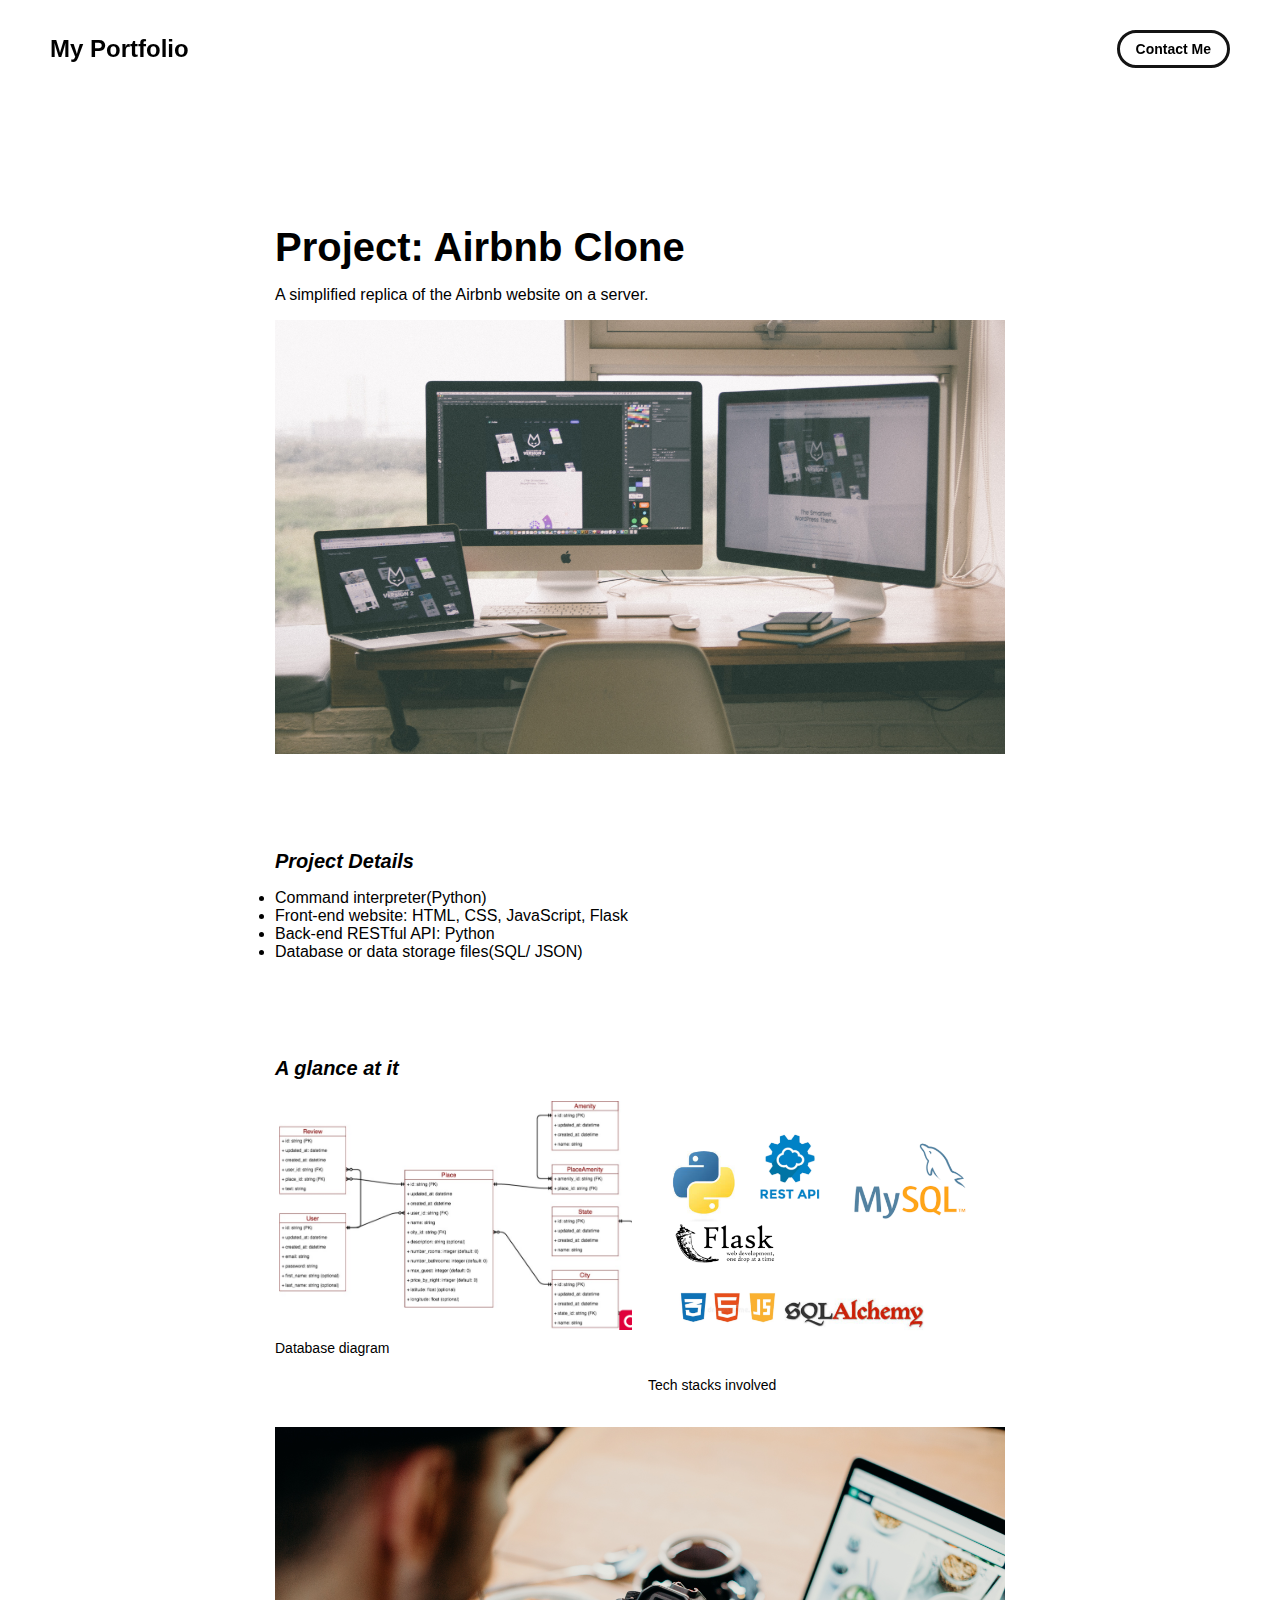
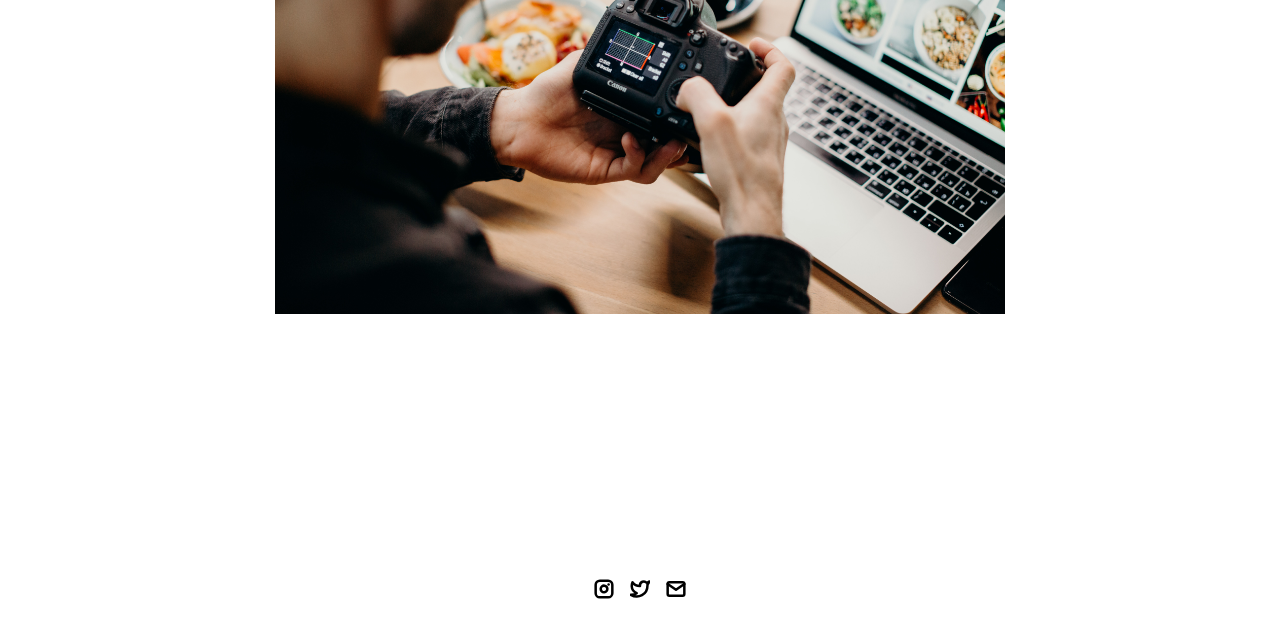
==== project-pages/project-KidsKnow.html @ dd3fca09 "update project-tulip page" ====
<!DOCTYPE html>
<html lang="en">
	<head>
		<meta charset="utf-8">
   
     <link rel="icon" href="../assets/images/favicon.ico" />
     <title>Sophia Yu Ji Portfolio</title>
    <meta name="description" content="A portfolio template for the Unemployables community.">
    <meta name="viewport" content="width=device-width, initial-scale=1" />

		<link rel="stylesheet" href="../css/layout.css">
    <link rel="stylesheet" href="../css/typography.css">
    <link rel="stylesheet" href="../css/utilities.css">

		<script defer src="../js/script.js"></script>
	</head>
	<body>
    <!-- NAVBAR -->
    <div class="navbar">
      <a class="nav-title-link" href="../index.html">
        
        <span class="nav-title">My Portfolio</span>
        
        <a class="button" href="mailto:sophia.jiyu@gmail.com">
          <span class="button-text">Contact Me</span>
        </a>
      </a>
    </div>

    <!-- MAIN PAGE CONTENT -->
    <div id="main-content">

      <!-- PROJECT HEADER -->
      <div id="project-header">
          
        <div class="main-title">Project: Airbnb Clone</div>
        <div class="body-text">A simplified replica of the Airbnb website on a server.</div>
        <image class="project-header-image" src="../assets/images/desktop.jpeg">
      </div>

      
      <div id="project-details">
        <div class="subheader-text">Project Details</div>
        <div class="project-details-content">
          <div class="body-text">
            <li>Command interpreter(Python)</li>
            <li>Front-end website: HTML, CSS, JavaScript, Flask</li>
            <li>Back-end RESTful API: Python</li>
            <li>Database or data storage files(SQL/ JSON)</li>
          </div>
        </div>
      </div>

      <!-- IMAGE GALLERY -->
      <div id="project-gallery">
        <!-- TODO - Change the 'subheader-text' to whatever you want the Gallery section header to say -->
        <div class="subheader-text">A glance at it</div>
        <div class="project-gallery-content">
            <!-- 
              TODO

              This is where the images in the gallery live. Here's a simple gallery image for you to copy:

              Full Width Image:

                <div class="gallery-image-container">
                  <img src="../assets/images/IMAGE_NAME" class="gallery-image">
                  <span class="image-caption">IMAGE_CAPTION</span>
                </div>

              Half Width Image: 

                <div class="gallery-image-container half-width">
                  <img src="../assets/images/IMAGE_NAME" class="gallery-image">
                  <span class="image-caption">IMAGE_CAPTION</span>
                </div>

              - To add an image to the this area, copy one of the above, paste it below this comment, and change the following:
                  - IMAGE_NAME: the name of the image file in assets/images
                  - IMAGE_CAPTION: to the caption of the image
            -->
            <div class="gallery-image-container half-width">
              <img src="../assets/images/data-tables.png" class="gallery-image">
              <span class="image-caption">Database diagram</span>
            </div>
            <div class="gallery-image-container half-width">
              <img src="../assets/images/tech stacks.png" class="gallery-image">
              <span class="image-caption">Tech stacks involved</span>
            </div>
            <div class="gallery-image-container">
              <img src="../assets/images/camera.jpeg" class="gallery-image">
              <span class="image-caption"></span>
            </div>
        </div>
      </div>
    </div>

    <!-- FOOTER -->
    <div id="footer">
      
      <a class="icon-link" target="_blank" href="https://twitter.com/whitevans_eth">
        <image src="../assets/icons/instagram.svg" class="footer-icon"/>
      </a>
      
      <a class="icon-link" target="_blank" href="https://twitter.com/whitevans_eth">
        <image src="../assets/icons/twitter.svg" class="footer-icon"/>
      </a>

      <a class="icon-link" href="mailto:sophia.jiyu@gmail.com">
        <image src="../assets/icons/mail.svg" class="footer-icon"/>
      </a>
    </div>

	</body>
</html>
---- css/layout.css ----
* {
  box-sizing: border-box;
}

html {
  text-size-adjust: none;
  -webkit-text-size-adjust: none;
  -moz-text-size-adjust: none;
  -ms-text-size-adjust: none;
}

body {
  margin: 0;
  -webkit-font-smoothing: antialiased;
  -moz-osx-font-smoothing: grayscale;
}




/* Main Page Layout */

#main-content {
  margin: 225px 425px;
  display: flex;
  flex-direction: column;
  gap: 96px;
}




/* Portfolio Header */

#portfolio-header {
  display: flex;
  gap: 20px;
  align-items: center;
}

#portfolio-header-image-container {
  display: flex;
  flex-direction: column;
  gap: 10px;
  flex-basis: 50%;
}

.portfolio-header-image {
  width: 65%;
  height: auto;
}

#portfolio-header-text-container {
  display: flex;
  flex-direction: column;
  gap: 34px;
  flex-basis: 50%;
}




/* About Section */

#about-section {
  display: flex;
  flex-direction: column;
  gap: 16px;
}

.about-section-content {
  display: flex;
  flex-direction: column;
  gap: 34px;
}




/* Project Section */

#my-work-section {
  display: flex;
  flex-direction: column;
  gap: 16px;
}

.projects-container {
  display: flex;
  gap: 34px 16px;
  flex-wrap: wrap;
}

    /* Project Cards */

    .project-card {
      max-width: calc((100% - 32px) / 3);
      display: flex;
      flex-direction: column;
      gap: 34px;
    }

    .project-card-text-container {
      flex-direction: column;
      display: flex;
      gap: 16px
    }

    .project-image {
      width: 100%;
      height: 200px;
      object-fit: cover;
      object-position: center;
    }




/* Project Pages */

#project-header {
  display: flex;
  flex-direction: column;
  gap: 16px;
}

.project-header-image {
  width: 100%;
  height: auto;
}

#project-details {
  display: flex;
  flex-direction: column;
  gap: 16px;
}

.project-details-content {
  display: flex;
  flex-direction: column;
  gap: 34px;
}

    /* Project Gallery */

    #project-gallery {
      display: flex;
      flex-direction: column;
      gap: 16px;
    }

    .project-gallery-content {
      display: flex;
      flex-wrap: wrap;
      gap: 34px 16px;
    }

    .gallery-image-container {
      width: 100%;
      display: flex;
      flex-direction: column;
      gap: 10px;
    }

    .gallery-image-container.half-width {
      width: calc((100% - 16px) / 2);
    }

    .gallery-image {
      width: 100%;
      height: auto;
    }


/* Extra Extra large devices (large laptops and desktops, 1200px and below) */
@media only screen and (max-width: 1600px) {
  #main-content {
    margin: 225px 275px;
  }
}

/* Extra large devices (large laptops and desktops, 1200px and below) */
@media only screen and (max-width: 1200px) {
  #main-content {
    margin: 225px 175px;
  }
}

/* Large devices (laptops/desktops, 1000px and below) */
@media only screen and (max-width: 1000px) {
  #main-content {
    margin: 225px 75px;
  }
}

/* Small devices (portrait tablets and large phones, 800px and below) */
@media only screen and (max-width: 800px) {
  #main-content {
    margin: 150px 50px;
  }

  #portfolio-header {
    flex-direction: column;
  }

  .project-card {
    max-width: calc((100% - 16px) / 2);
  }
}

/* Small devices (portrait tablets and large phones, 600px and below) */
@media only screen and (max-width: 600px) {
  #main-content {
    margin: 125px 20px;
  }

  .project-card {
    max-width: 100%;
  }
}
---- css/typography.css ----
body {
  font-family: "Helvetica Neue", Helvetica, Arial, sans-serif;
}

.nav-title {
  font-weight: 700;
  font-size: 24px;
}

.button-text {
  font-size: 14px;
  font-weight: 700;
}

.image-caption {
  font-size: 14px;
  font-weight: 500;
}

.main-title {
  font-size: 40px;
  font-weight: 700;
}

.subheader-text {
  font-size: 20px;
  font-weight: 700;
  font-style: italic;
  font-family: Arial, Helvetica, sans-serif;
}

.body-text {
  font-size: 16px;
  font-weight: 500;
}

.project-card-text {
  overflow: hidden;
  text-overflow: ellipsis;
  display: -webkit-box;
  -webkit-line-clamp: 4;
  -webkit-box-orient: vertical;
}

.project-title {
  overflow: hidden;
  text-overflow: ellipsis;
  display: -webkit-box;
  -webkit-line-clamp: 1;
  -webkit-box-orient: vertical;
}
---- css/utilities.css ----
/* Icons */

.right-arrow-icon {
  width: 16px;
  height: 16px;
  margin-top: 1px;
}

.footer-icon {
  width: 20px;
  height: 20px;
}

a.icon-link {
  transition: transform 200ms ease-in-out;
}

a.icon-link:hover {
  cursor: pointer;
  stroke-width: 5;
  margin: 0;
  transform: rotate(15deg);
}


/* Navbar Styling */

.navbar {
  width: 100%;
  padding: 30px 50px;
  display: flex;
  justify-content: space-between;
  align-items: center;
  position: fixed;
  top: 0;
  left: 0;
}

.nav-title-link {
  color: black;
  text-decoration: none;
}

.nav-title-link:hover {
  text-decoration: underline;
}

/* Small devices (portrait tablets and large phones, 800px and below) */
@media only screen and (max-width: 800px) {
  .navbar {
    padding: 20px 20px;
    background-color: white
  }
}


/* Button Styling */

a.button {
  padding: 8px 16px;
  border: 3px solid #141414;
  border-radius: 50px;
  color: black;
  text-decoration: none;
  width: fit-content;
  display: flex;
  gap: 5px;
  align-items: center;
}

a.button:hover {
  text-decoration: underline;
  text-decoration-thickness: 2px;
  cursor: pointer;
}


/* Footer Styling */

#footer {
  width: 100%;
  display: flex;
  padding: 30px 50px;
  justify-content: center;
  align-items: center;
  gap: 16px;
}

/* Link Styling */
a.no-underline {
  text-decoration: none;
  color: black
}

a.no-underline:hover {
  text-decoration: underline;
  cursor: pointer;
}

/* Small devices (portrait tablets and large phones, 800px and below) */
@media only screen and (max-width: 800px) {
  #footer {
    padding: 20px 20px;
  }
}
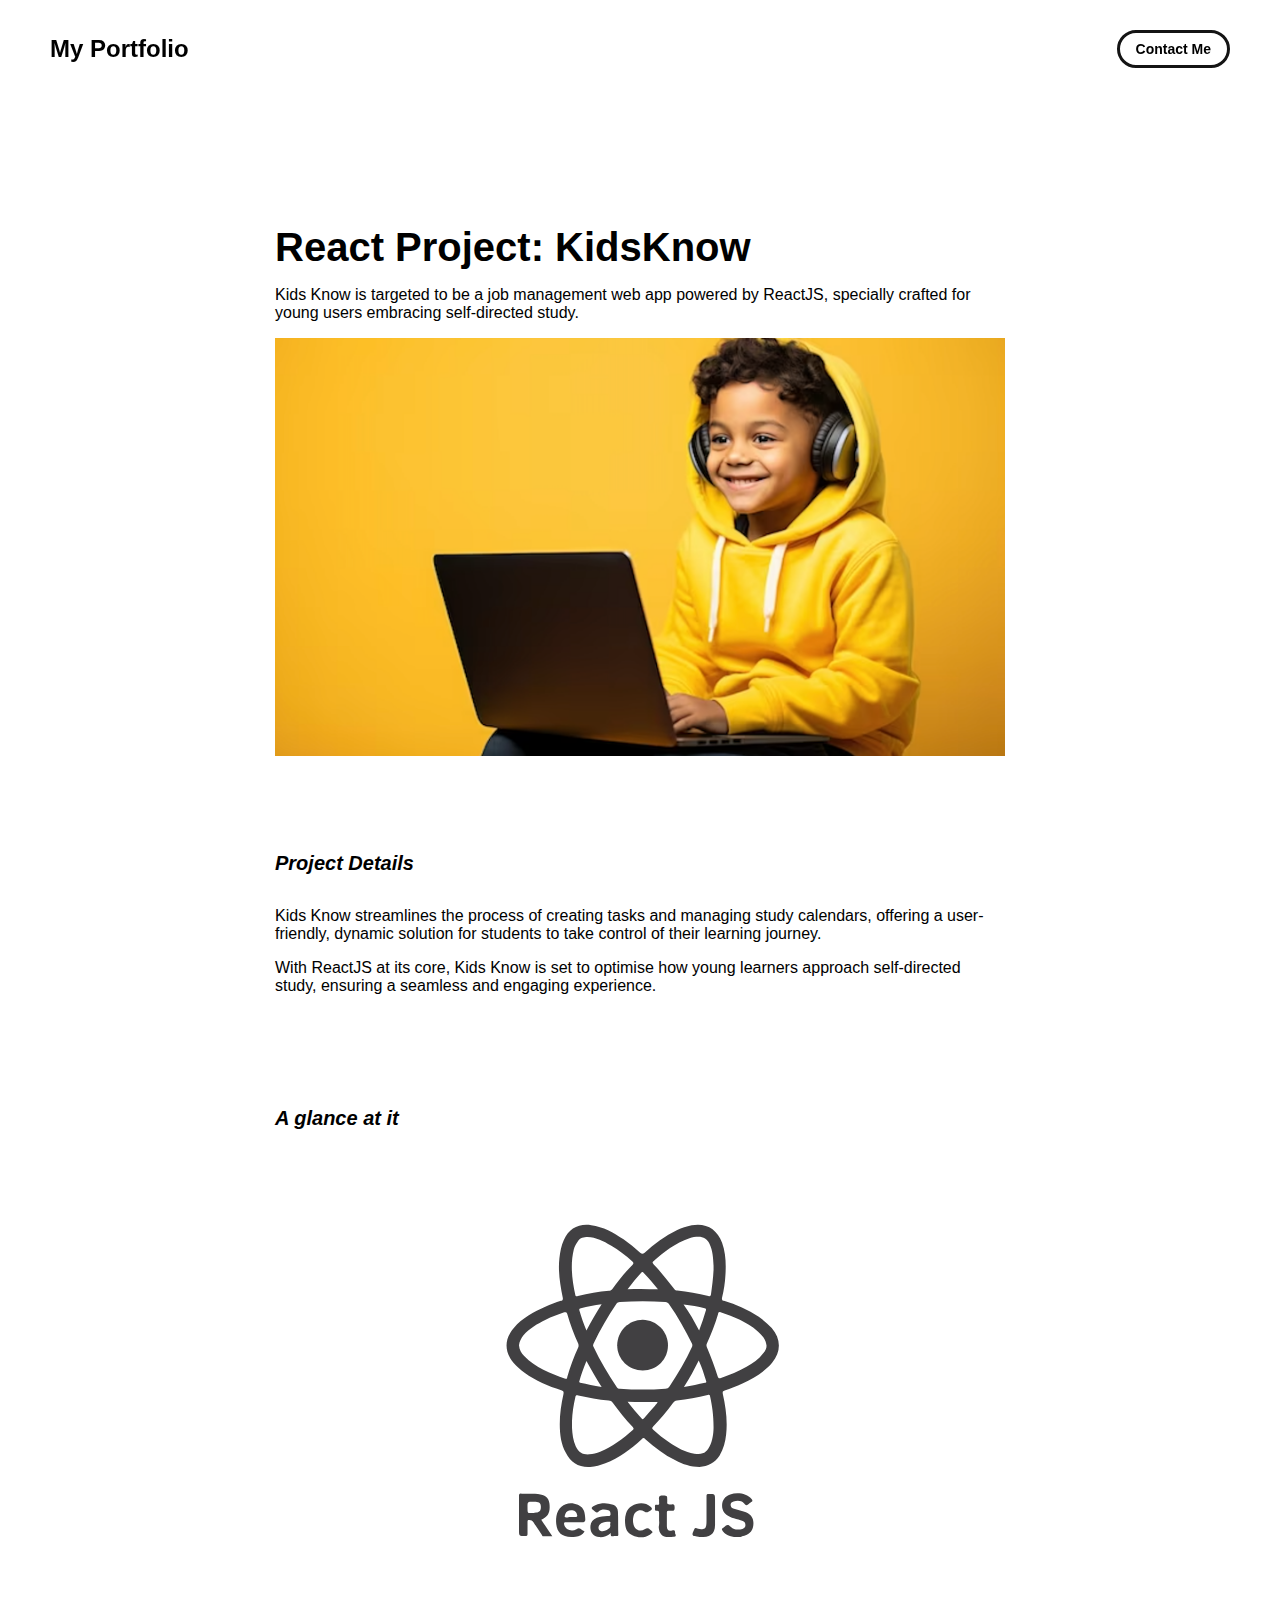
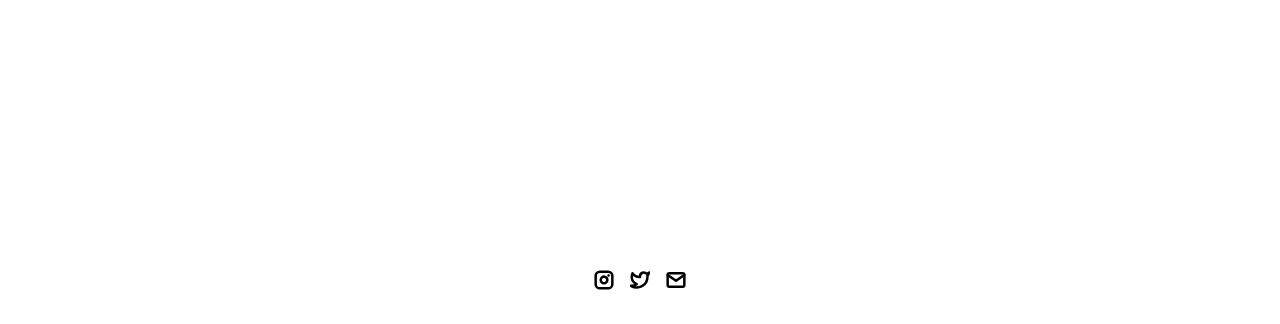
==== commit 9e4d024a: "update kidsknowpage" ====
--- a/project-pages/project-KidsKnow.html
+++ b/project-pages/project-KidsKnow.html
@@ -34,9 +34,9 @@
       <!-- PROJECT HEADER -->
       <div id="project-header">
           
-        <div class="main-title">Project: Airbnb Clone</div>
-        <div class="body-text">A simplified replica of the Airbnb website on a server.</div>
-        <image class="project-header-image" src="../assets/images/desktop.jpeg">
+        <div class="main-title">React Project: KidsKnow</div>
+        <div class="body-text">Kids Know is targeted to be a job management web app powered by ReactJS, specially crafted for young users embracing self-directed study. </div>
+        <image class="project-header-image" src="../assets/images/kidsknowpage.png">
       </div>
 
       
@@ -44,10 +44,8 @@
         <div class="subheader-text">Project Details</div>
         <div class="project-details-content">
           <div class="body-text">
-            <li>Command interpreter(Python)</li>
-            <li>Front-end website: HTML, CSS, JavaScript, Flask</li>
-            <li>Back-end RESTful API: Python</li>
-            <li>Database or data storage files(SQL/ JSON)</li>
+            <p>Kids Know streamlines the process of creating tasks and managing study calendars, offering a user-friendly, dynamic solution for students to take control of their learning journey. </p>
+            <p>With ReactJS at its core, Kids Know is set to optimise how young learners approach self-directed study, ensuring a seamless and engaging experience.</p>
           </div>
         </div>
       </div>
@@ -80,16 +78,8 @@
                   - IMAGE_NAME: the name of the image file in assets/images
                   - IMAGE_CAPTION: to the caption of the image
             -->
-            <div class="gallery-image-container half-width">
-              <img src="../assets/images/data-tables.png" class="gallery-image">
-              <span class="image-caption">Database diagram</span>
-            </div>
-            <div class="gallery-image-container half-width">
-              <img src="../assets/images/tech stacks.png" class="gallery-image">
-              <span class="image-caption">Tech stacks involved</span>
-            </div>
             <div class="gallery-image-container">
-              <img src="../assets/images/camera.jpeg" class="gallery-image">
+              <img src="../assets/images/react.svg" class="gallery-image">
               <span class="image-caption"></span>
             </div>
         </div>
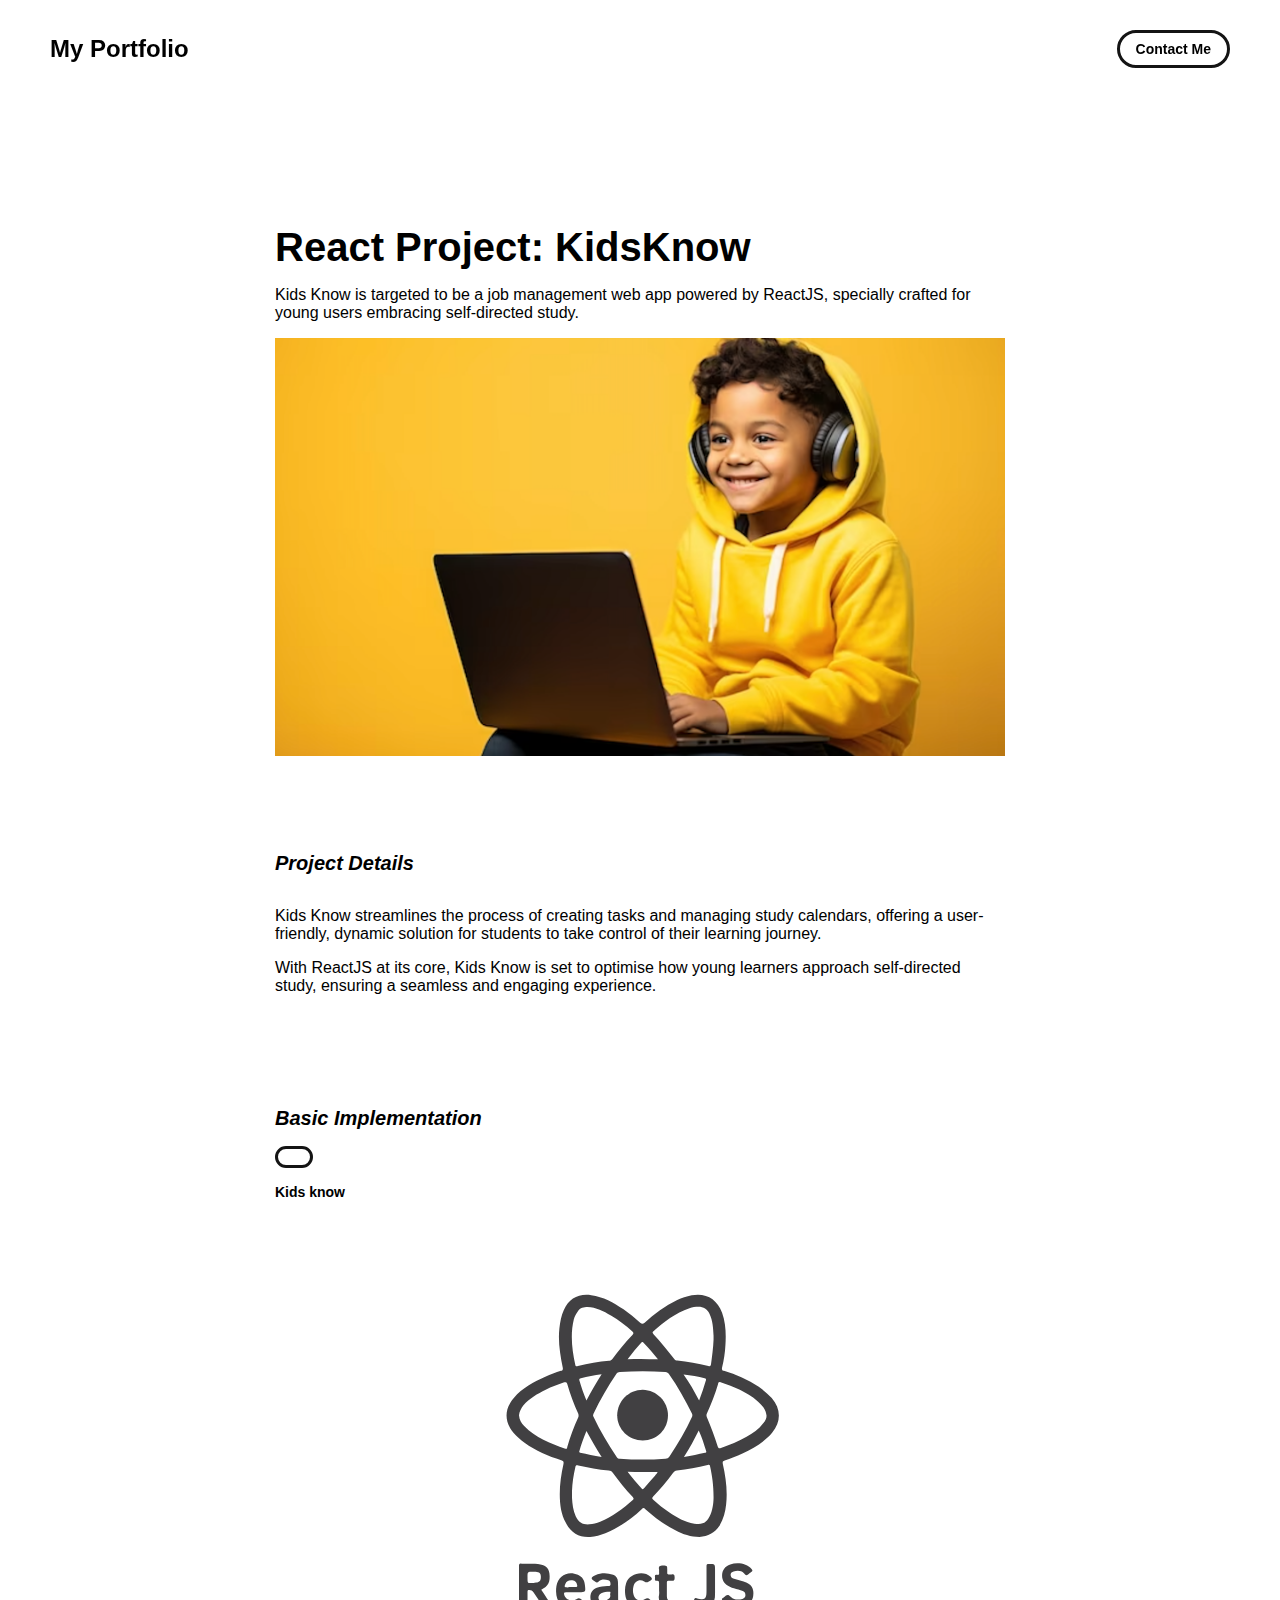
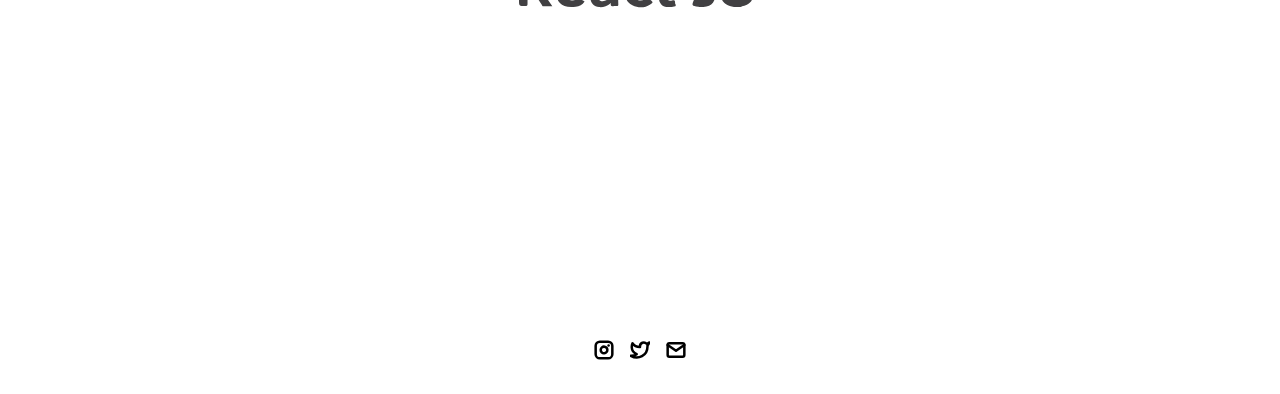
==== commit 1af54793: "link Kidsknow project to project page" ====
--- a/project-pages/project-KidsKnow.html
+++ b/project-pages/project-KidsKnow.html
@@ -38,7 +38,6 @@
         <div class="body-text">Kids Know is targeted to be a job management web app powered by ReactJS, specially crafted for young users embracing self-directed study. </div>
         <image class="project-header-image" src="../assets/images/kidsknowpage.png">
       </div>
-
       
       <div id="project-details">
         <div class="subheader-text">Project Details</div>
@@ -53,7 +52,9 @@
       <!-- IMAGE GALLERY -->
       <div id="project-gallery">
         <!-- TODO - Change the 'subheader-text' to whatever you want the Gallery section header to say -->
-        <div class="subheader-text">A glance at it</div>
+        <div class="subheader-text">Basic Implementation</div>
+          <a class="button" href="https://sophia-learn-react.s3.ap-southeast-2.amazonaws.com/index.html"></a>
+          <span class="button-text">Kids know</span>
         <div class="project-gallery-content">
             <!-- 
               TODO
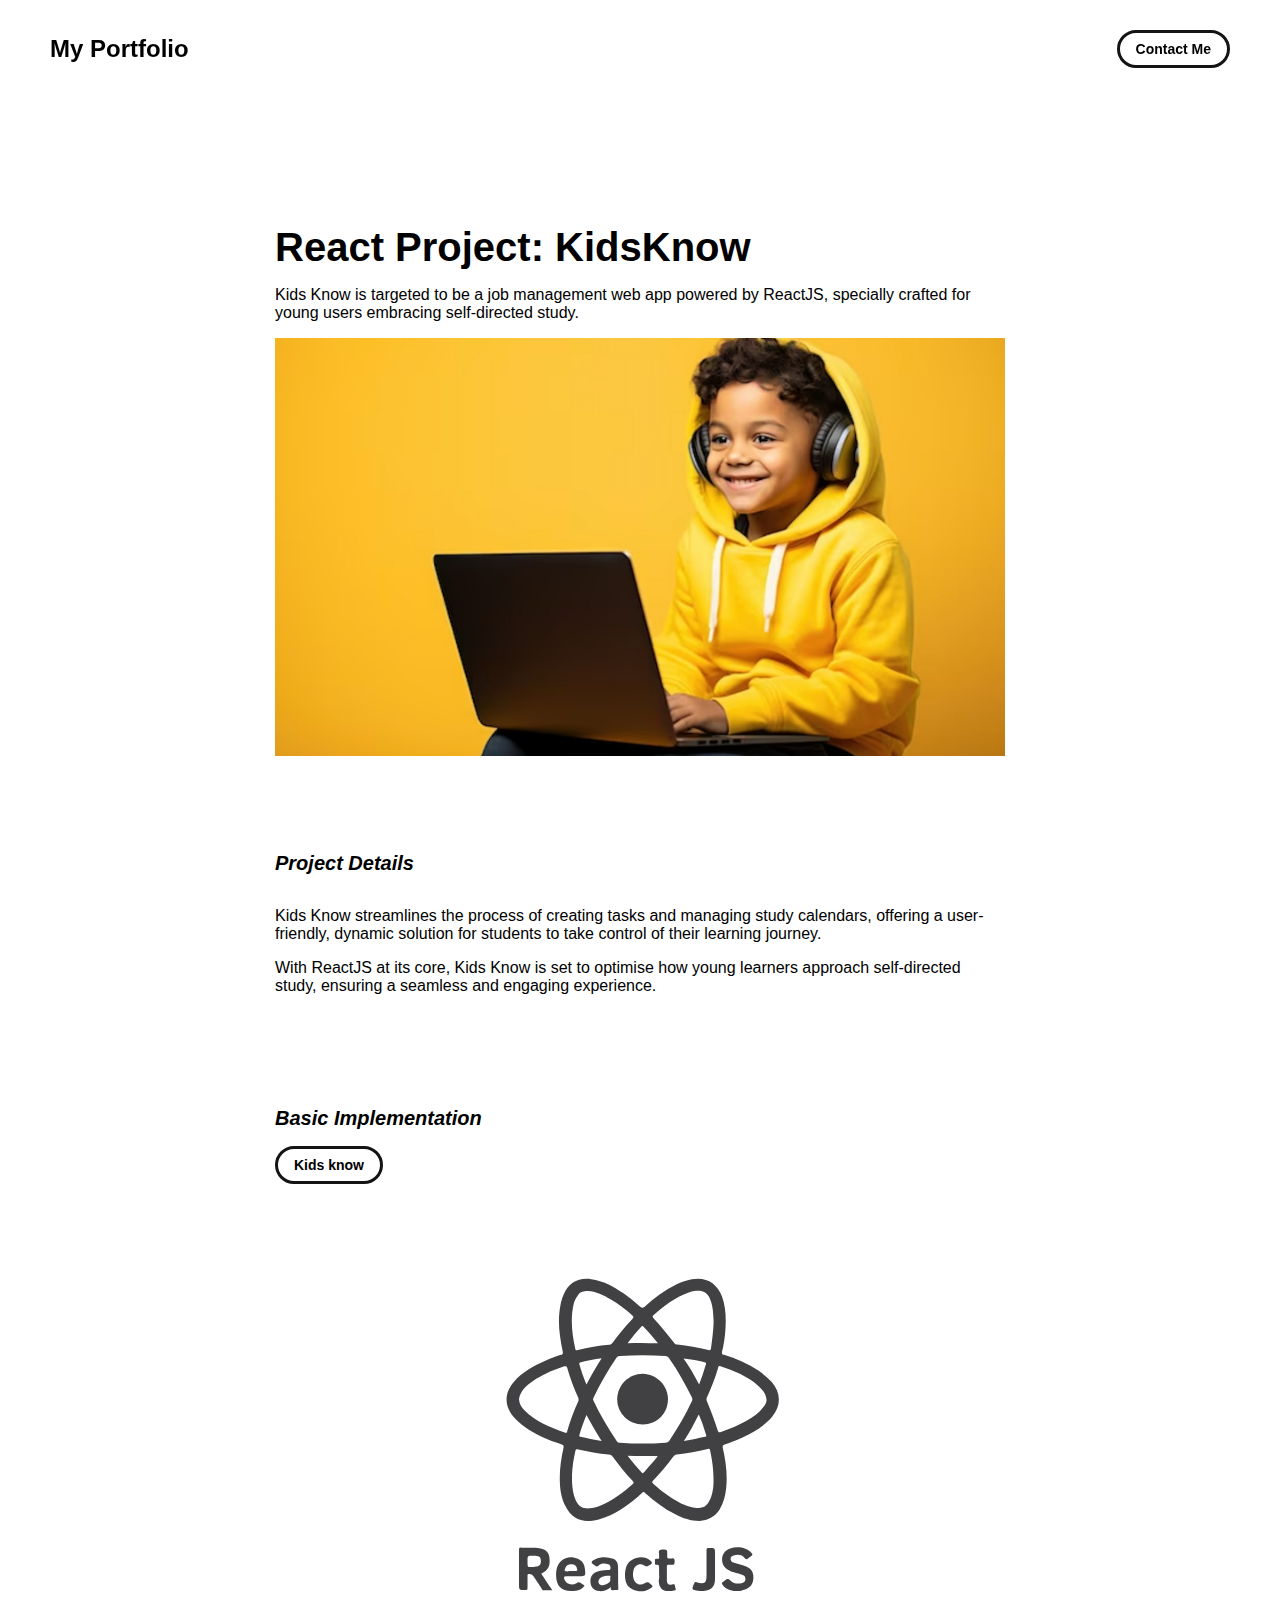
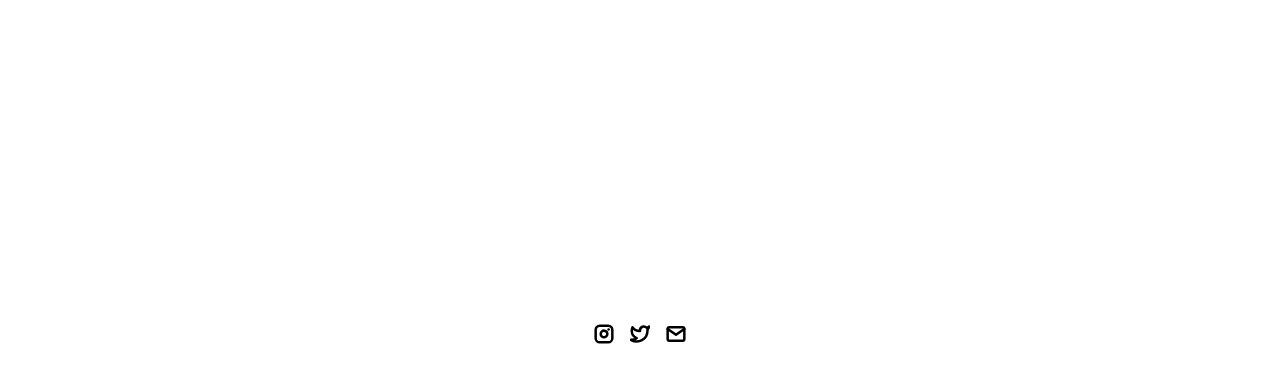
==== commit d2178f4d: "update button" ====
--- a/project-pages/project-KidsKnow.html
+++ b/project-pages/project-KidsKnow.html
@@ -53,8 +53,9 @@
       <div id="project-gallery">
         <!-- TODO - Change the 'subheader-text' to whatever you want the Gallery section header to say -->
         <div class="subheader-text">Basic Implementation</div>
-          <a class="button" href="https://sophia-learn-react.s3.ap-southeast-2.amazonaws.com/index.html"></a>
-          <span class="button-text">Kids know</span>
+          <a class="button" href="https://sophia-learn-react.s3.ap-southeast-2.amazonaws.com/index.html">
+            <span class="button-text">Kids know</span>
+          </a>
         <div class="project-gallery-content">
             <!-- 
               TODO
